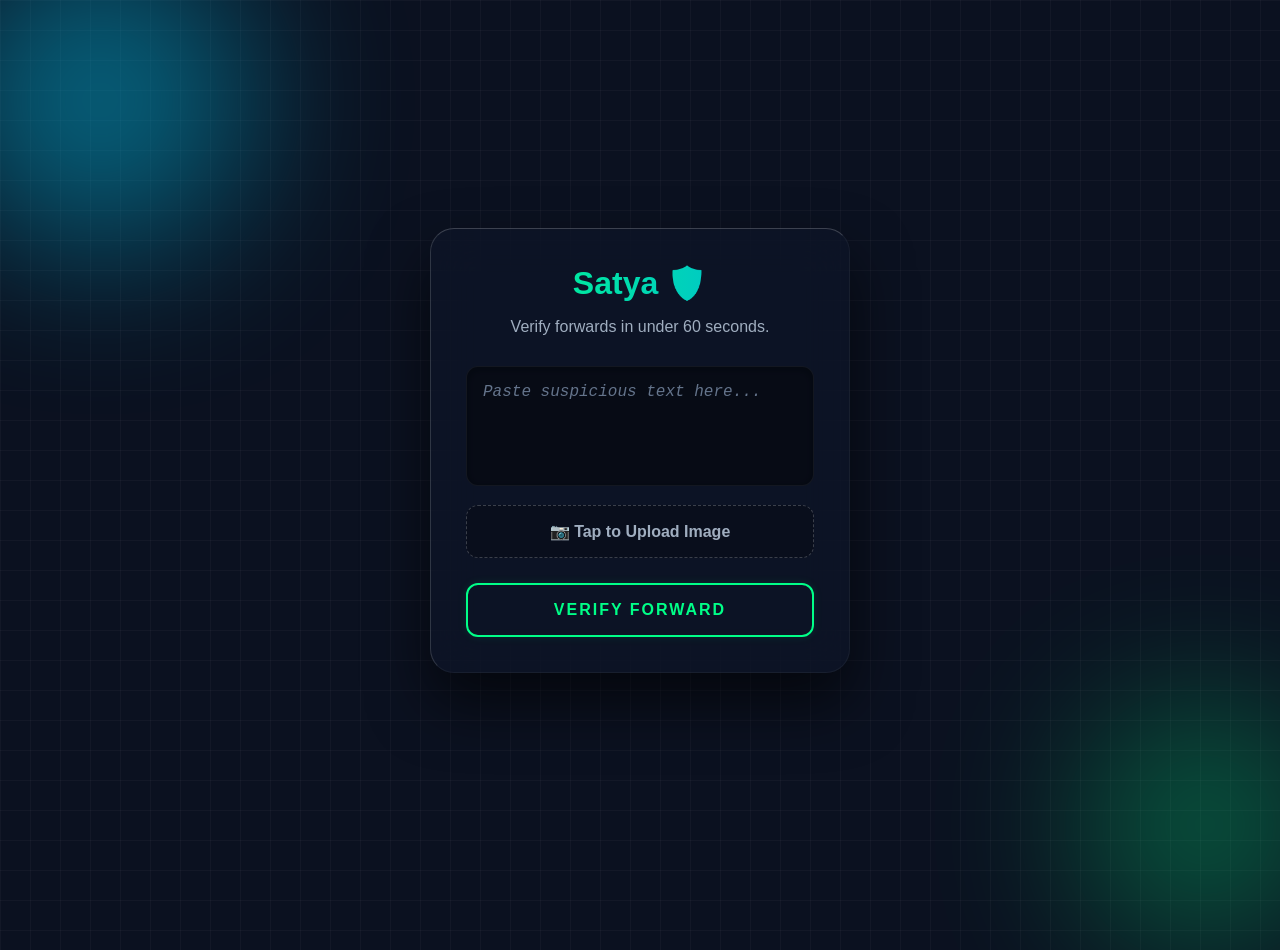
==== public/index.html @ 44996e9a "backend-1" ====
<!DOCTYPE html>
<html lang="en">
<head>
    <meta charset="UTF-8">
    <meta name="viewport" content="width=device-width, initial-scale=1.0">
    <title>Satya | Forward-Checker</title>
    <link rel="stylesheet" href="style.css">
    <link rel="manifest" href="manifest.json">
</head>
<body>
    <div class="bg-shape bg-teal"></div>
    <div class="bg-shape bg-green"></div>
    
    <div class="app-container">
        <header>
            <h1>Satya 🛡️</h1>
            <p>Verify forwards in under 60 seconds.</p>
        </header>

        <!-- 1. Intake View -->
        <main id="intake-view">
            <textarea id="claim-text" placeholder="Paste suspicious text here..."></textarea>

            <div class="file-upload-box">
                <input type="file" id="claim-image" accept="image/*" hidden>
                <label for="claim-image" class="upload-label">📷 Tap to Upload Image</label>
            </div>

            <button id="verify-btn">Verify Forward</button>
        </main>

        <!-- 2. Loading View (Hidden by default) -->
        <div id="loading-view" class="hidden">
            <div class="spinner"></div>
            <p class="loading-text">Scanning fact-check databases...</p>
        </div>

        <!-- 3. Verdict Card View (Hidden by default) -->
        <section id="result-view" class="hidden">
            <div id="verdict-container" class="card verdict-unverifiable">
                <h2 id="verdict-title">Unverifiable ⚠️</h2>

                <div class="confidence-badge">
                    Confidence: <span id="confidence-score">75%</span>
                </div>

                <div class="explanation-box">
                    <p id="expl-en">Waiting for analysis...</p>
                </div>

                <div class="sources">
                    <strong>Sources:</strong> <span id="source-links">-</span>
                </div>
            </div>

            <button id="reset-btn" class="secondary-btn">Check Another Claim</button>
        </section>
    </div>

    <script>
        // Map new IDs used in script.js to existing HTML IDs to preserve unmodified structure & CSS
        (function() {
            const originalGet = document.getElementById;
            document.getElementById = function(id) {
                const mapping = {
                    'text-input': 'claim-text',
                    'image-input': 'claim-image',
                    'verdict-card': 'verdict-container',
                    'confidence': 'confidence-score',
                    'explanation-en': 'expl-en',
                    'sources': 'source-links',
                    'verdict-view': 'result-view'
                };
                const mappedId = mapping[id] || id;
                let el = originalGet.call(document, mappedId);
                
                // Dynamically create explanation-regional to support regional language rendering
                if (!el && id === 'explanation-regional') {
                    const box = document.querySelector('.explanation-box');
                    if (box) {
                        el = document.createElement('p');
                        el.id = 'explanation-regional';
                        el.style.marginTop = '8px';
                        el.style.borderTop = '1px dashed rgba(255,255,255,0.1)';
                        el.style.paddingTop = '8px';
                        box.appendChild(el);
                    }
                }
                return el;
            };
        })();
    </script>
    <script src="script.js" defer></script>
</body>
</html>
---- public/style.css ----
body {
    background-color: #0b1120; /* Deepest tech blue/black */
    background-image: 
        linear-gradient(rgba(255, 255, 255, 0.03) 1px, transparent 1px),
        linear-gradient(90deg, rgba(255, 255, 255, 0.03) 1px, transparent 1px);
    background-size: 30px 30px; /* Creates the grid pattern */
    color: #ffffff;
    font-family: -apple-system, BlinkMacSystemFont, "Segoe UI", Roboto, sans-serif;
    display: flex;
    justify-content: center;
    align-items: center;
    min-height: 100vh;
    margin: 0;
    overflow: hidden; /* Stops the glowing orbs from causing scrollbars */
}

.app-container {
    width: 100%;
    max-width: 420px;
    background: rgba(15, 23, 42, 0.5); /* Semi-transparent slate blue */
    backdrop-filter: blur(24px); /* Heavy blur for the grid behind it */
    -webkit-backdrop-filter: blur(24px);
    border: 1px solid rgba(255, 255, 255, 0.05);
    border-top: 1px solid rgba(255, 255, 255, 0.2); /* Simulates light hitting the top edge */
    border-left: 1px solid rgba(255, 255, 255, 0.15); /* Simulates light hitting the left edge */
    border-radius: 24px;
    padding: 35px;
    box-shadow: 0 30px 60px rgba(0, 0, 0, 0.6); /* Deeper drop shadow to float the glass */
    box-sizing: border-box;
    z-index: 10;
}

.card {
    background: #ffffff;
    border-radius: 12px;
    padding: 24px;
    box-shadow: 0 4px 15px rgba(0,0,0,0.05);
    margin: 20px auto;
    max-width: 90%;
    border-top: 8px solid #ff9800; /* Default Unverifiable color */
    font-family: -apple-system, BlinkMacSystemFont, sans-serif;
}

.confidence-badge {
    display: inline-block;
    background: rgba(255, 255, 255, 0.05);
    color: #ffffff;
    padding: 6px 12px;
    border-radius: 6px;
    font-weight: 600;
    margin-bottom: 15px;
    border: 1px solid rgba(255, 255, 255, 0.1);
}

.explanation-box {
    background: rgba(0, 0, 0, 0.4);
    padding: 16px;
    border-radius: 8px;
    margin-bottom: 15px;
    font-size: 1.1em;
    line-height: 1.5;
    color: #e2e8f0; /* Light gray text for readability */
    border-left: 3px solid rgba(255, 255, 255, 0.2);
}

/* --- 3. Dynamic Neon States (The Magic) --- */
.verdict-true {
    border-top: 4px solid #00ff88 !important;
    box-shadow: 0 10px 30px rgba(0, 255, 136, 0.1) !important;
}
.verdict-true #verdict-title { 
    color: #00ff88; 
    text-shadow: 0 0 10px rgba(0, 255, 136, 0.5); 
}

.verdict-false {
    border-top: 4px solid #ff3366 !important;
    box-shadow: 0 10px 30px rgba(255, 51, 102, 0.1) !important;
}
.verdict-false #verdict-title { 
    color: #ff3366; 
    text-shadow: 0 0 10px rgba(255, 51, 102, 0.5); 
}

.verdict-unverifiable {
    border-top: 4px solid #ffb347 !important;
    box-shadow: 0 10px 30px rgba(255, 179, 71, 0.1) !important;
}
.verdict-unverifiable #verdict-title { 
    color: #ffb347; 
    text-shadow: 0 0 10px rgba(255, 179, 71, 0.5); 
}

/* Intake Styles */
#claim-text {
    width: 100%;
    height: 120px;
    padding: 16px;
    border-radius: 12px;
    background: rgba(0, 0, 0, 0.4); /* Dark inset cavity */
    border: 1px solid rgba(255, 255, 255, 0.05);
    color: #00ff88; /* Text glows green as they type */
    font-size: 16px;
    margin-bottom: 15px;
    box-sizing: border-box;
    resize: none;
    box-shadow: inset 0 2px 10px rgba(0,0,0,0.3);
    transition: all 0.3s ease;
}

#claim-text::placeholder {
    color: #64748b; /* Lighter, readable grey */
    font-style: italic;
}

#claim-text:focus {
    outline: none;
    border-color: #00b4db;
    box-shadow: 0 0 15px rgba(0, 180, 219, 0.2), inset 0 2px 10px rgba(0,0,0,0.3);
}

.upload-label {
    display: block;
    text-align: center;
    padding: 16px;
    background: rgba(0, 0, 0, 0.2);
    color: #a0aec0;
    border: 1px dashed rgba(255, 255, 255, 0.2);
    border-radius: 12px;
    cursor: pointer;
    font-weight: 600;
    margin-bottom: 25px;
    transition: all 0.3s ease;
}

.upload-label:hover {
    border-color: #00ff88;
    color: #00ff88;
    background: rgba(0, 255, 136, 0.05);
    transform: translateY(-2px); /* Makes it pop up slightly */
}

#verify-btn {
    width: 100%;
    padding: 16px;
    background: transparent;
    color: #00ff88;
    border: 2px solid #00ff88;
    border-radius: 12px;
    font-size: 16px;
    font-weight: 700;
    letter-spacing: 2px; /* Makes it look more high-tech */
    text-transform: uppercase;
    cursor: pointer;
    box-shadow: 0 0 10px rgba(0, 255, 136, 0.1);
    transition: all 0.3s ease;
    animation: pulseGlow 2.5s infinite; /* Active pulse */
}

#verify-btn:hover {
    background: #00ff88;
    color: #0f2027; /* Dark text on bright background */
    box-shadow: 0 0 20px rgba(0, 255, 136, 0.4);
    transform: translateY(-2px); /* Slight lift effect */
}

/* Loading Styles */
#loading-view {
    text-align: center;
    padding: 40px 20px;
}

.spinner {
    width: 50px;
    height: 50px;
    border: 5px solid rgba(255,255,255,0.05);
    border-top: 5px solid #00b4db;
    border-radius: 50%;
    animation: spin 1s linear infinite;
    margin: 0 auto 20px auto;
    box-shadow: 0 0 15px rgba(0, 180, 219, 0.2);
}

.loading-text {
    color: #00b4db;
    text-shadow: 0 0 5px rgba(0, 180, 219, 0.3);
    font-weight: 500;
}

/* Keyframes for the infinite spin */
@keyframes spin {
    0% { transform: rotate(0deg); }
    100% { transform: rotate(360deg); }
}

/* Utility to toggle views via JS */
.hidden {
    display: none !important;
}

.secondary-btn {
    width: 100%;
    padding: 14px;
    background-color: #e4e6eb;
    color: #050505;
    border: none;
    border-radius: 8px;
    font-size: 16px;
    font-weight: 600;
    cursor: pointer;
    margin-top: 10px;
}

.secondary-btn:hover {
    background-color: #d8dadf;
}

header {
    text-align: center;
    margin-bottom: 25px;
}

header h1 {
    font-size: 32px;
    margin: 0 0 5px 0;
    background: linear-gradient(to right, #00ff88, #00b4db);
    -webkit-background-clip: text;
    background-clip: text;
    -webkit-text-fill-color: transparent; 
    display: flex;
    justify-content: center;
    align-items: center;
    gap: 8px; /* Adds perfect spacing between text and the shield */
}

header p {
    color: #a0aec0;
    margin-bottom: 30px;
}

.sources {
    color: #a0aec0;
}

.sources a {
    color: #00b4db; /* Neon blue links */
    text-decoration: none;
    transition: all 0.2s;
}

.sources a:hover {
    text-decoration: underline;
    text-shadow: 0 0 8px rgba(0, 180, 219, 0.6);
}

.bg-shape {
    position: absolute;
    border-radius: 50%;
    filter: blur(80px); /* This makes them look like glowing light */
    z-index: -1; /* Keeps them behind your app */
    animation: float 10s infinite alternate ease-in-out;
}

.bg-teal {
    width: 300px;
    height: 300px;
    background: #00b4db;
    top: -50px;
    left: -50px;
    opacity: 0.5;
}

.bg-green {
    width: 250px;
    height: 250px;
    background: #00ff88;
    bottom: -50px;
    right: -50px;
    opacity: 0.3;
}

@keyframes float {
    0% { transform: translateY(0) scale(1); }
    100% { transform: translateY(20px) scale(1.1); }
}

@keyframes pulseGlow {
    0% { box-shadow: 0 0 5px rgba(0, 255, 136, 0.1); }
    50% { box-shadow: 0 0 20px rgba(0, 255, 136, 0.3); }
    100% { box-shadow: 0 0 5px rgba(0, 255, 136, 0.1); }
}
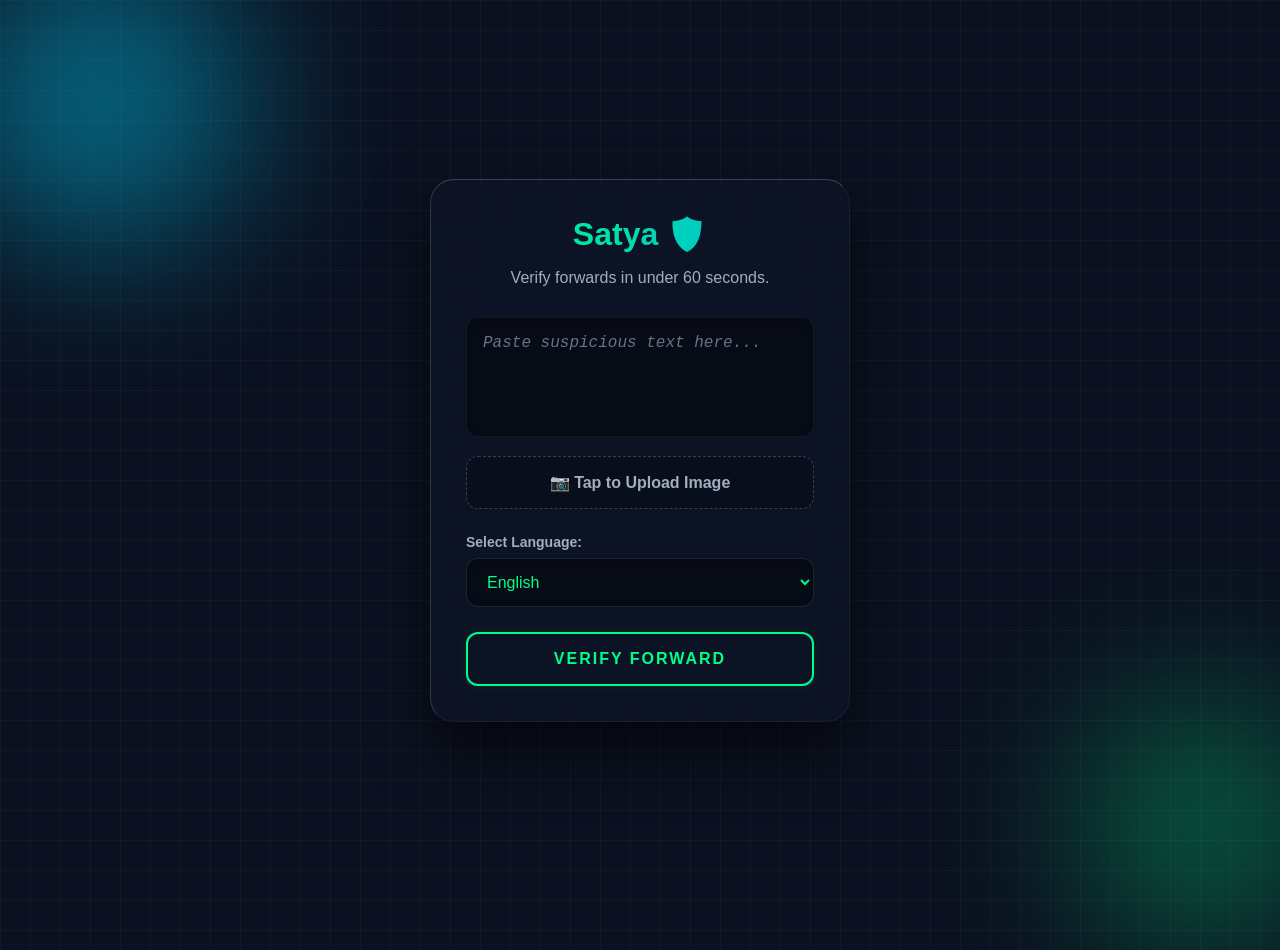
==== commit c792f950: "broskyy" ====
--- a/public/index.html
+++ b/public/index.html
@@ -24,6 +24,20 @@
             <div class="file-upload-box">
                 <input type="file" id="claim-image" accept="image/*" hidden>
                 <label for="claim-image" class="upload-label">📷 Tap to Upload Image</label>
+            </div>
+
+            <div class="language-box">
+                <label for="lang-select" style="display: block; margin-bottom: 8px; color: #a0aec0; font-weight: 600; font-size: 14px;">Select Language:</label>
+                <select id="lang-select" class="language-dropdown">
+                    <option value="english">English</option>
+                    <option value="hindi">Hindi (हिन्दी)</option>
+                    <option value="tamil">Tamil (தமிழ்)</option>
+                    <option value="telugu">Telugu (తెలుగు)</option>
+                    <option value="kannada">Kannada (ಕನ್ನಡ)</option>
+                    <option value="malayalam">Malayalam (മലയാളம்)</option>
+                    <option value="bengali">Bengali (বাংলা)</option>
+                    <option value="marathi">Marathi (மராठी)</option>
+                </select>
             </div>
 
             <button id="verify-btn">Verify Forward</button>
--- a/public/style.css
+++ b/public/style.css
@@ -289,3 +289,32 @@
     50% { box-shadow: 0 0 20px rgba(0, 255, 136, 0.3); }
     100% { box-shadow: 0 0 5px rgba(0, 255, 136, 0.1); }
 }
+
+.language-box {
+    margin-bottom: 25px;
+    text-align: left;
+}
+
+.language-dropdown {
+    width: 100%;
+    padding: 14px 16px;
+    border-radius: 12px;
+    background: rgba(0, 0, 0, 0.4);
+    border: 1px solid rgba(255, 255, 255, 0.1);
+    color: #00ff88;
+    font-size: 16px;
+    outline: none;
+    cursor: pointer;
+    box-shadow: inset 0 2px 10px rgba(0,0,0,0.3);
+    transition: all 0.3s ease;
+}
+
+.language-dropdown:focus {
+    border-color: #00b4db;
+    box-shadow: 0 0 15px rgba(0, 180, 219, 0.2), inset 0 2px 10px rgba(0,0,0,0.3);
+}
+
+.language-dropdown option {
+    background-color: #0b1120;
+    color: #ffffff;
+}
